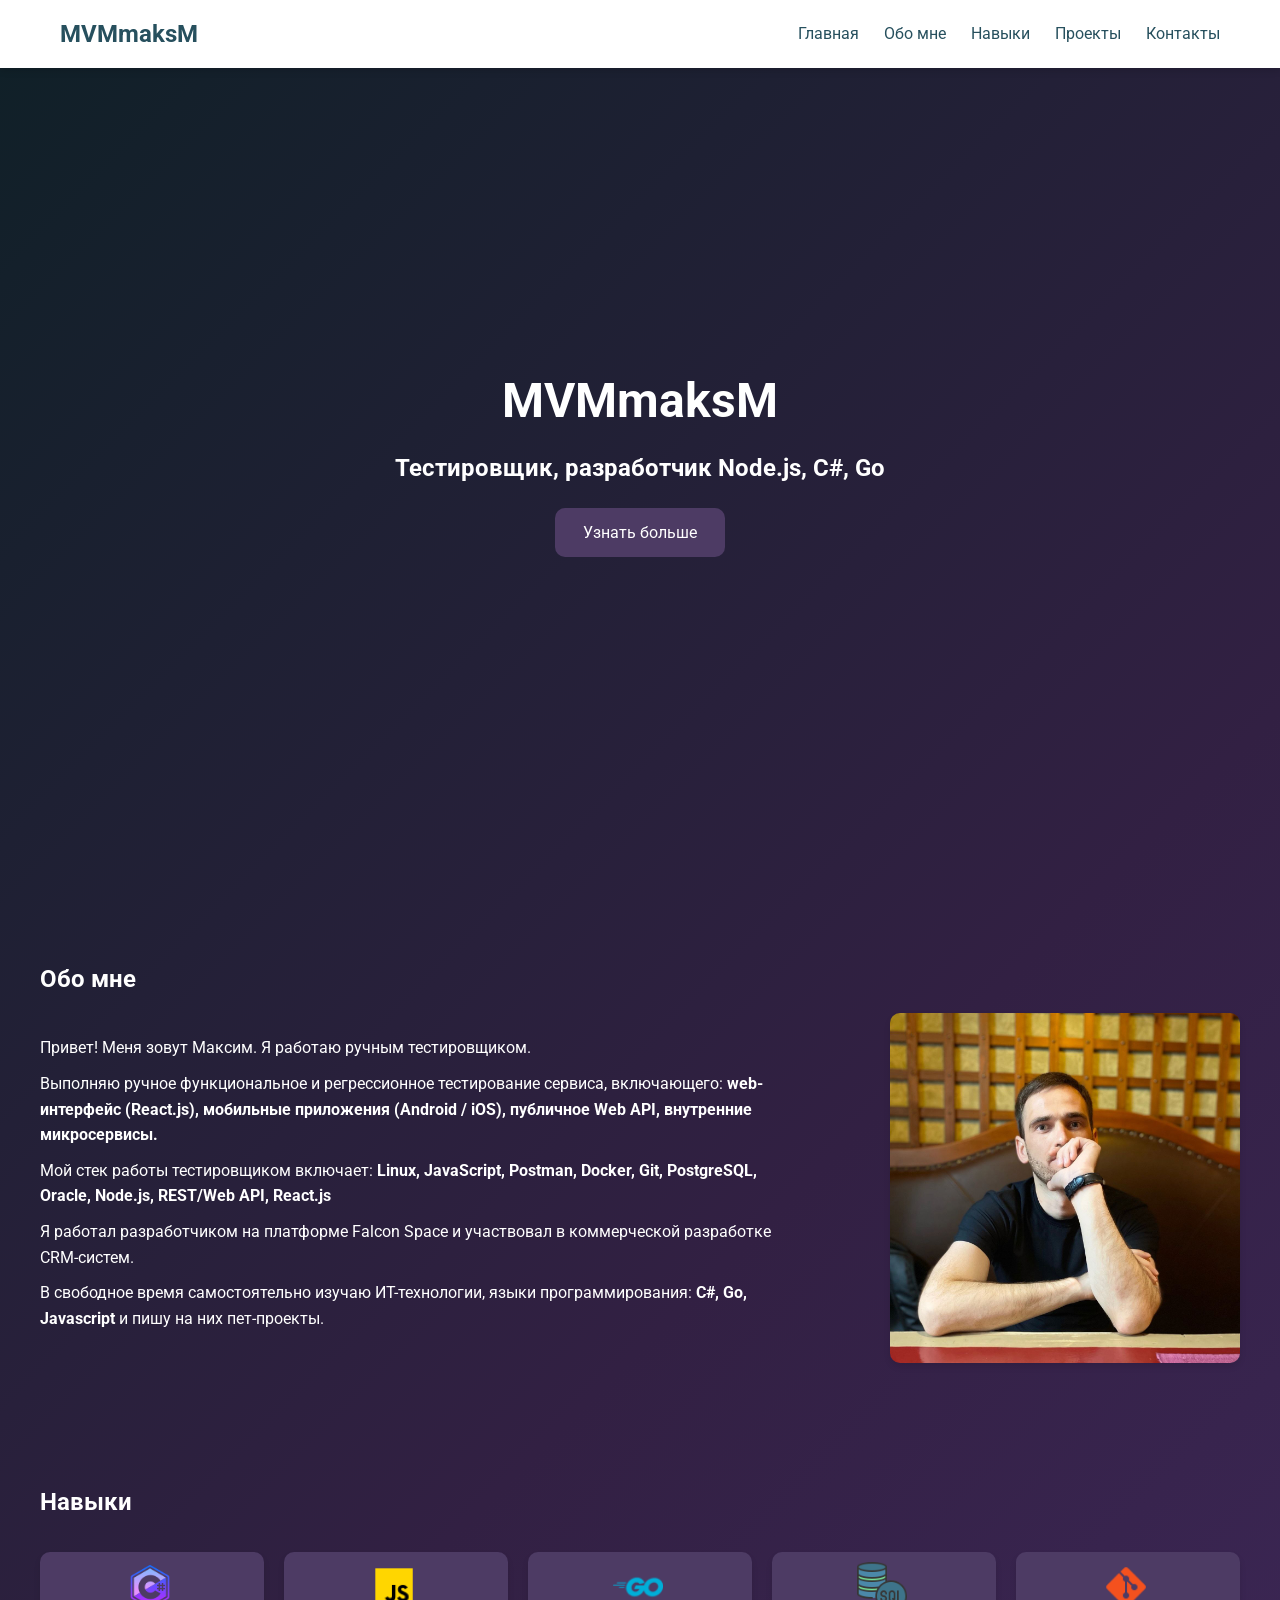
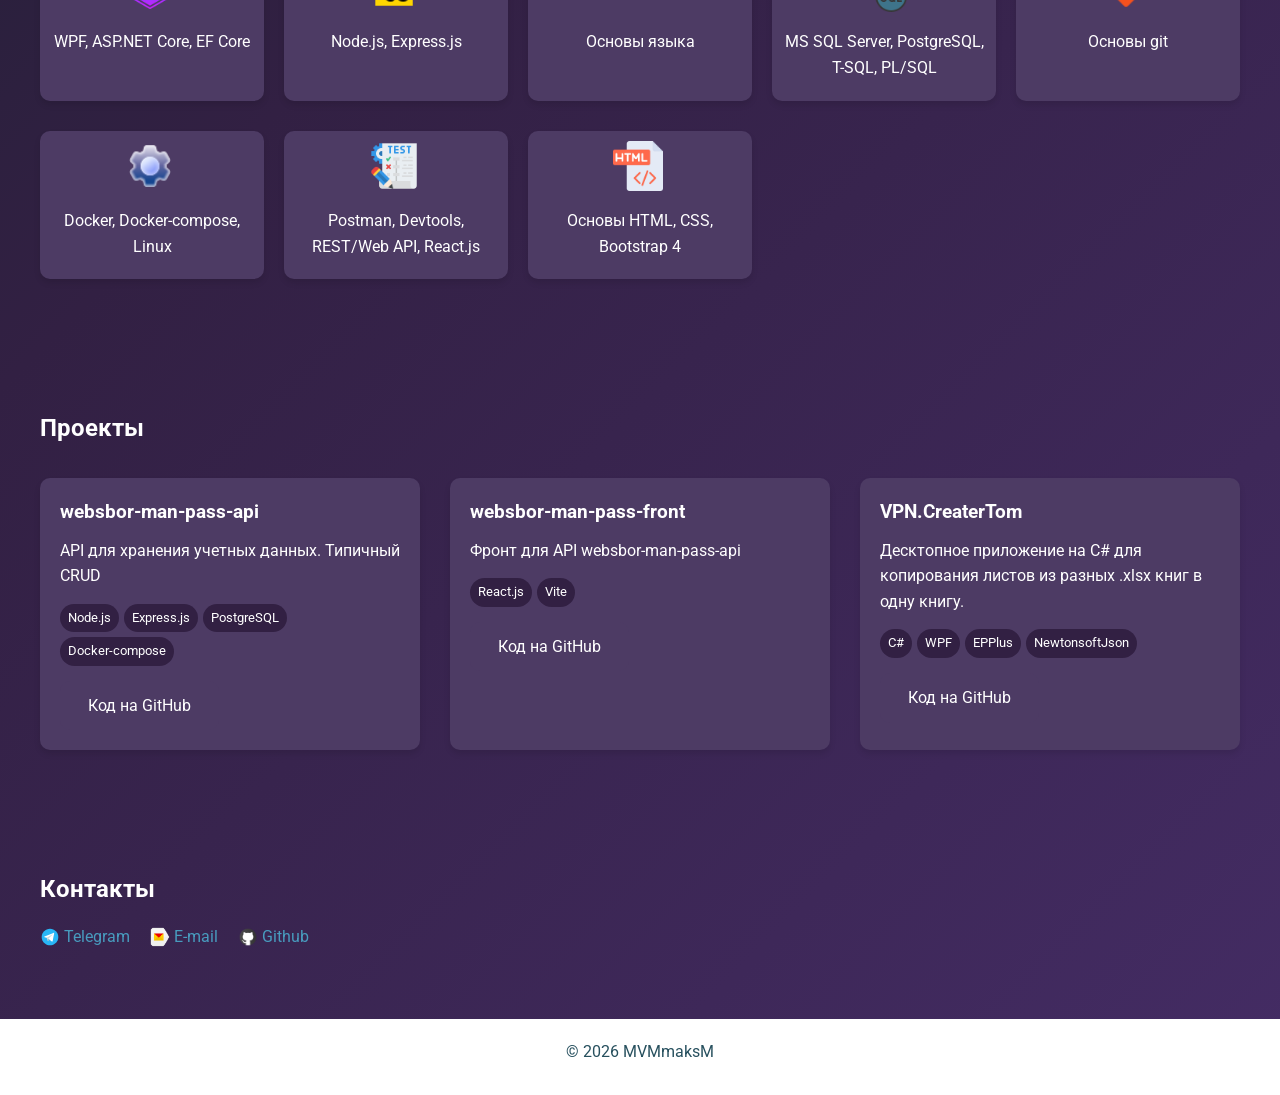
==== index.html @ e159b2e4 "create" ====
<!DOCTYPE html>
<html lang="ru">
<head>
    <meta charset="UTF-8">
    <meta name="viewport" content="width=device-width, initial-scale=1.0">
    <title>HomePage</title>
    <link href="https://fonts.googleapis.com/css2?family=Roboto:wght@300;400;700&display=swap" rel="stylesheet">
    <link rel="stylesheet" href="index.css">
</head>
<body>

    <header>
        <nav>
            <div class="nav-logo">MVMmaksM</div>
            <div class="nav-links">
                <a href="#main">Главная</a>
                <a href="#about">Обо мне</a>
                <a href="#skills">Навыки</a>
                <a href="#projects">Проекты</a>
                <a href="#contact">Контакты</a>
            </div>
        </nav>
    </header>

    <section id="main">
        <h1>MVMmaksM</h1>
        <h2>Тестировщик, разработчик Node.js, C#, Go</h2>        
        <a href="#about" class="btn">Узнать больше</a>
    </section>

    <section id="about">
        <div class="container">
            <h2>Обо мне</h2>
            <div class="about-content">
                <div class="about-text">
                    <p>Привет! Меня зовут Максим. Я работаю ручным тестировщиком.</p>
                    <p>Выполняю ручное функциональное и регрессионное тестирование сервиса, включающего:                       
                        <strong>
                            web-интерфейс (React.js),
                            мобильные приложения (Android / iOS),
                            публичное Web API,
                            внутренние микросервисы.
                        </strong>
                    </p>
                    <p>Мой стек работы тестировщиком включает: 
                        <strong>
                            Linux, JavaScript, Postman, Docker, Git, PostgreSQL, Oracle, Node.js, 
                            REST/Web API, React.js
                        </strong>
                        </p>
                    <p>Я работал разработчиком на платформе Falcon Space и участвовал в коммерческой разработке CRM-систем.</p>
                    <p>В свободное время самостоятельно изучаю ИТ-технологии, языки программирования: 
                        <strong>C#, Go, Javascript</strong>
                        и пишу на них пет-проекты.
                    </p>
                </div>
                <div class="about-image">                   
                    <img src="photo.jpg" alt="Фотография">
                </div>
            </div>
        </div>
    </section>

    <section id="skills">
        <div class="container">
            <h2>Навыки</h2>
            <div class="skills-grid">
                <div class="skill-card">
                    <img src="icons/icon-c-sharp.png">
                    <p>WPF, ASP.NET Core, EF Core</p>                 
                </div>
                <div class="skill-card">
                    <img src="icons/icon-javascript.png"> 
                    <p>Node.js, Express.js</p>                           
                </div>
                <div class="skill-card">
                    <img src="icons/icon-golang.png">                     
                    <p>Основы языка</p>
                </div>
                 <div class="skill-card">
                    <img src="icons/icon-sql.png">                     
                    <p>MS SQL Server, PostgreSQL, T-SQL, PL/SQL</p>
                </div>
                <div class="skill-card">
                    <img src="icons/icon-git.png">                     
                    <p>Основы git</p>
                </div>
                <div class="skill-card">
                    <img src="icons/icon-setting.png">                     
                    <p>Docker, Docker-compose, Linux</p>
                </div>
                <div class="skill-card">
                    <img src="icons/icon-test.png">                     
                    <p>Postman, Devtools, REST/Web API, React.js</p>
                </div>
                <div class="skill-card">
                    <img src="icons/icon-html.png">                     
                    <p>Основы HTML, CSS, Bootstrap 4</p>
                </div>
            </div>
        </div>
    </section>

    <section id="projects">
        <div class="container">
            <h2>Проекты</h2>
            <div class="projects-grid">
                <div class="project-card">
                    <!--<img src="https://via.placeholder.com/300x200/4a90e2/ffffff?text=Project+1" alt="Проект 1" class="project-img">!-->
                    <div class="project-info">
                        <h3>websbor-man-pass-api</h3>
                        <p>API для хранения учетных данных. Типичный CRUD</p>
                        <div class="project-tech">
                            <span class="tech-tag">Node.js</span>   
                            <span class="tech-tag">Express.js</span>                          
                            <span class="tech-tag">PostgreSQL</span>
                            <span class="tech-tag">Docker-compose</span>
                        </div>
                        <a href="https://github.com/MVMmaksM/websbor-man-pass-api" target="_blank" class="btn">Код на GitHub</a>
                    </div>
                </div>
                <div class="project-card">
                     <!--<img src="https://via.placeholder.com/300x200/4a90e2/ffffff?text=Project+1" alt="Проект 1" class="project-img">!-->
                    <div class="project-info">
                        <h3>websbor-man-pass-front</h3>
                        <p>Фронт для API websbor-man-pass-api</p>
                        <div class="project-tech">
                            <span class="tech-tag">React.js</span>
                            <span class="tech-tag">Vite</span>                           
                        </div>
                        <a href="https://github.com/MVMmaksM/websbor-man-pass-front" target="_blank" class="btn">Код на GitHub</a>
                    </div>
                </div>
                <div class="project-card">
                     <!--<img src="https://via.placeholder.com/300x200/4a90e2/ffffff?text=Project+1" alt="Проект 1" class="project-img">!-->
                    <div class="project-info">
                        <h3>VPN.CreaterTom</h3>
                        <p>Десктопное приложение на C# для копирования листов из разных .xlsx книг в одну книгу.</p>
                        <div class="project-tech">
                            <span class="tech-tag">C#</span>
                            <span class="tech-tag">WPF</span>
                            <span class="tech-tag">EPPlus</span>
                            <span class="tech-tag">NewtonsoftJson</span>
                        </div>
                        <a href="https://github.com/MVMmaksM/VPN.CreaterTom" target="_blank" class="btn">Код на GitHub</a>
                    </div>
                </div>
            </div>
        </div>
    </section>

    <section id="contact">
        <div class="container">
            <h2>Контакты</h2>  
                <div class="contact">
                    <p style="display: flex; align-items: center;">
                        <img src="icons/icon-telegram.svg" style="width: 20px; height: 20px; margin-right: 4px;"> 
                        <a href="https://t.me/MVmaksM" title="Открыть https://t.me/MVmaksM" target="_blank">Telegram</a>
                    </p>
                    <p style="display: flex; align-items: center;">
                        <img src="icons/icon-ya-mail.png" style="width: 20px; height: 20px; margin-right: 4px;"> 
                        <a href="mailto:vaganov.maksim94@yandex.ru" title="Открыть mailto:vaganov.maksim94@yandex.ru" target="_blank">E-mail</a>
                    </p>
                    <p style="display: flex; align-items: center;">
                        <img src="icons/icon-github.png" style="width: 20px; height: 20px; margin-right: 4px;"> 
                        <a href="https://github.com/MVMmaksM" title="Открыть https://github.com/MVMmaksM" target="_blank">Github</a>
                    </p>
                </div>         
            </div>
        </div>
    </section>

    <footer>
        <div class="container">
            <p>&copy; <span id="current-year"></span> MVMmaksM</p>
        </div>
    </footer>

    <script>        
        document.querySelectorAll('a[href^="#"]').forEach(anchor => {
            anchor.addEventListener('click', function (e) {
                e.preventDefault();

                const targetId = this.getAttribute('href');
                if(targetId === '#') return; 

                const targetElement = document.querySelector(targetId);
                if (targetElement) {
                  window.scrollTo({
                    top: targetElement.offsetTop - 70, 
                    behavior: 'smooth'
                  });
                }
            });
        });
        
        document.getElementById('current-year').textContent = new Date().getFullYear();
    </script>

</body>
</html>
---- index.css ----
:root {
    --primary-color: #4d3b64;
    --secondary-color: #50c878; 
    /*--accent-color: #f39c12;*/ 
    --text-color: #ffffff;
    --background-color: #f4f4f4;
    --card-bg: #ffffff;
    --border-radius: 10px;
    --box-shadow: 0 4px 6px rgba(0, 0, 0, 0.1);
}

        * {
            margin: 0;
            padding: 0;
            box-sizing: border-box;
        }

        body {
            font-family: 'Roboto', sans-serif;
            color: var(--text-color);
            /*background-color: var(--background-color);*/
            line-height: 1.6;
            background: linear-gradient(135deg, #0f2027, #322043, #442c64);
        }

        ul {
            list-style: none;
            padding: 0;
            margin: 0;
        }
       
        li {            
            border-left: 4px solid #27505e; 
            margin-bottom: 8px; 
            padding: 1px 5px;           
        }       

        a {
            text-decoration: none;
            color: #489bbe;
        }

        a:hover {
            color: var(--accent-color);
        }

        section {
            padding: 60px 20px;
        }

        h1, h2, h3 {
            font-weight: 700;
            margin-bottom: 15px;
        }

        p {
            margin-bottom: 10px;
        }

        /* Шапка */
        header {
            background-color: #ffffff;
            box-shadow: var(--box-shadow);
            position: fixed;
            width: 100%;
            top: 0;
            z-index: 1000;
        }

        nav {
            max-width: 1200px;
            margin: 0 auto;
            display: flex;
            justify-content: space-between;
            align-items: center;
            padding: 15px 20px;
        }

        .nav-logo {
            font-size: 1.5em;
            font-weight: bold;
            color: #27505e;
        }      

        .nav-links {
            display: flex;
            gap: 25px;            
        }

        .nav-links a {           
            transition: color 0.3s ease;
            color: #27505e;
        }

        .nav-links a:hover {
            transform: scale(1.05);                           
        }

        /* Главный раздел */
        #main {
            height: 100vh;
            display: flex;
            flex-direction: column;
            justify-content: center;
            align-items: center;
            text-align: center;
            /*background: linear-gradient(rgba(0, 0, 0, 0.5), rgba(0, 0, 0, 0.5)), url('https://via.placeholder.com/1920x1080/4a90e2/ffffff?text=Background+Image') no-repeat center center/cover;*/
           
            color: white;
            margin-top: 0; /* Убираем отступ сверху из-за фиксированного меню */
            padding-top: 80px; /* Компенсируем высоту фиксированного меню */
        }

        #main h1 {
            font-size: 3em;
            margin-bottom: 10px;
        }

        #main h2 {
            font-size: 1.5em;
            margin-bottom: 20px;
        }

        #main p {
            font-size: 1.1em;
            max-width: 600px;
            margin-bottom: 30px;
        }

        .btn {
            display: inline-block;
            padding: 12px 28px;
            background-color: #4d3b64;
            color: white;
            border-radius: var(--border-radius);
            transition: background-color 0.3s ease, transform 0.2s ease;
            border: none;
            cursor: pointer;
            font-size: 1em;
        }

        .btn:hover {            
            background-color:  #452266;
            transform: scale(1.05);            
        }      

        .container {
            max-width: 1200px;
            margin: 0 auto;
        }

        .about-content {
            display: flex;
            gap: 80px;
            align-items: center;
        }

        .about-text {
            flex: 1;
        }

        .about-image {
            flex: 0 0 auto; 
            width: 350px;           
            border-radius: var(--border-radius);
            overflow: hidden;
            box-shadow: var(--box-shadow);  
            display: flex;
            justify-content: center;
            align-items: center;                        
        }

        .about-image img {
            width: 100%;
            height: auto;
            display: block;            
        }

        /* Секция "Навыки" */
        #skills {
            /*background-color: var(--card-bg);*/
        }

        .skills-grid {
            display: grid;
            grid-template-columns: repeat(auto-fill, minmax(200px, 1fr));
            gap: 20px;
            margin-top: 30px;
        }

        .skill-card {
            /*background-color: var(--background-color);*/
            padding: 10px;
            border-radius: var(--border-radius);
            text-align: center;
            box-shadow: var(--box-shadow);
            transition: transform 0.3s ease;
            background: #4d3b64;  
            margin-bottom: 10px;      
        }

        .skill-card:hover {
            transform: translateY(-5px);
        }

        .skill-card img { /* Для иконок, если будешь добавлять */
            width: 50px;
            height: 50px; 
            margin-bottom: 10px;             
            margin-right: 4px;      
        }        

        .projects-grid {
            display: grid;
            grid-template-columns: repeat(auto-fill, minmax(300px, 1fr));
            gap: 30px;
            margin-top: 30px;
        }

        .project-card {
            background: #4d3b64;
            border-radius: var(--border-radius);
            overflow: hidden;
            box-shadow: var(--box-shadow);
            transition: transform 0.3s ease;
        }

        .project-card:hover {
            transform: translateY(-10px);
        }

        .project-img {
            width: 100%;
            height: 200px; /* Фиксированная высота для изображений */
            object-fit: cover; /* Обрезаем изображение, чтобы заполнить область */
            display: block;
        }

        .project-info {
            padding: 20px;
        }

        .project-info h3 {
            margin-bottom: 10px;
        }

        .project-info p {            
            margin-bottom: 15px;
        }

        .project-tech {
            display: flex;
            flex-wrap: wrap;
            gap: 5px;
            margin-bottom: 15px;
        }

        .tech-tag {
            background-color: #322043;
            color: var(--text-color);
            padding: 4px 8px;
            border-radius: 20px;
            font-size: 0.8em;
        }

        /* Секция "Контакты" */
        #contact {
            /*background-color: var(--card-bg);*/
        }
        
        #contact .contact {
            display: flex; /* Располагает непосредственные дочерние элементы в ряд */
            align-items: center; /* Выравнивание по вертикали по центру (по оси cross-axis) */
            gap: 20px; /* Опционально: добавляет равномерное расстояние между элементами */
            /* Если вы хотите, чтобы элементы переносились на новую строку при нехватке места, добавьте: */
            /* flex-wrap: wrap; */
        }

        .form-group {
            margin-bottom: 20px;
        }

        .form-group label {
            display: block;
            margin-bottom: 5px;
        }

        .form-group input,
        .form-group textarea {
            width: 100%;
            padding: 10px;
            border: 1px solid #ddd;
            border-radius: var(--border-radius);
            font-family: inherit;
        }

        .form-group textarea {
            min-height: 150px;
        }

        /* Подвал */
        footer {
            background-color: var(--text-color);
            color: #27505e;
            text-align: center;
            padding: 20px;
        }

        /* Для адаптивности */
        @media (max-width: 768px) {
            .about-content {
                flex-direction: column;
            }

            .nav-links {
                gap: 15px;
            }

             #main h1 {
                font-size: 2.2em;
            }

            #main h2 {
                 font-size: 1.2em;
            }
        }
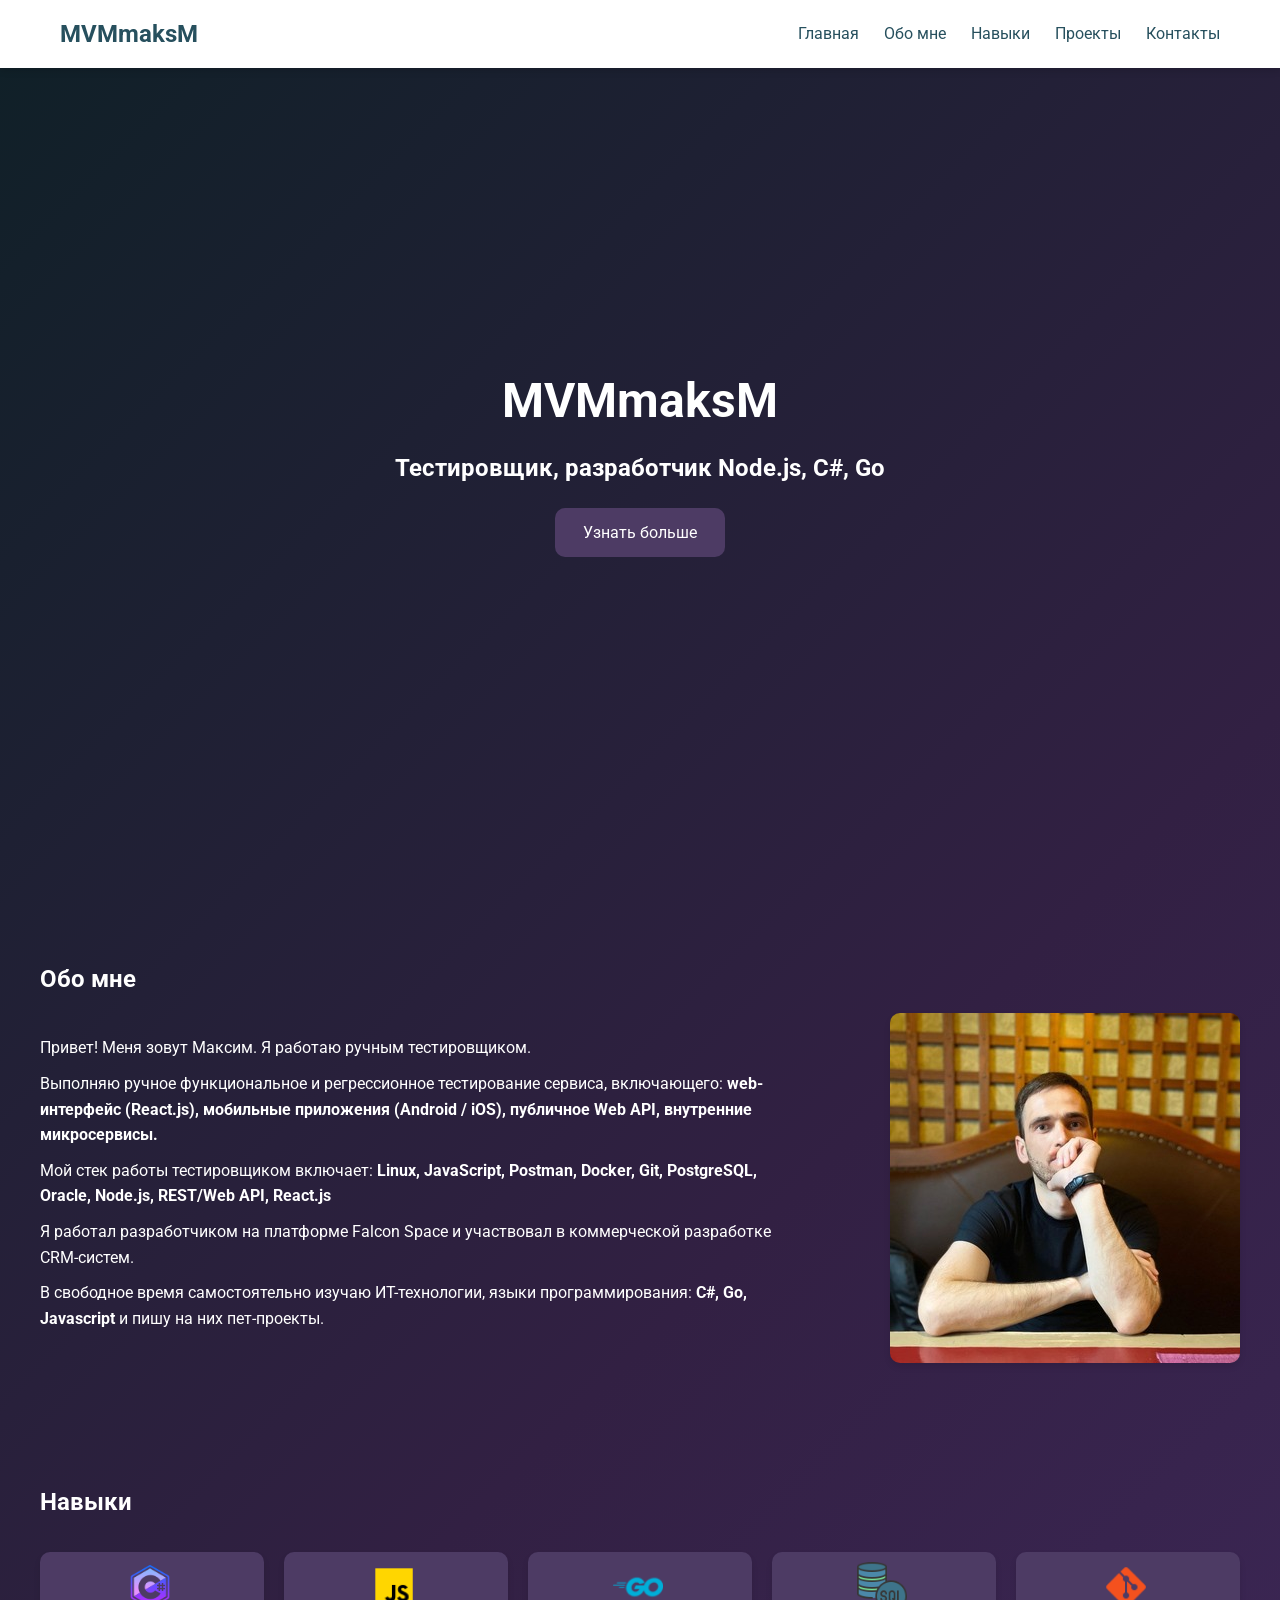
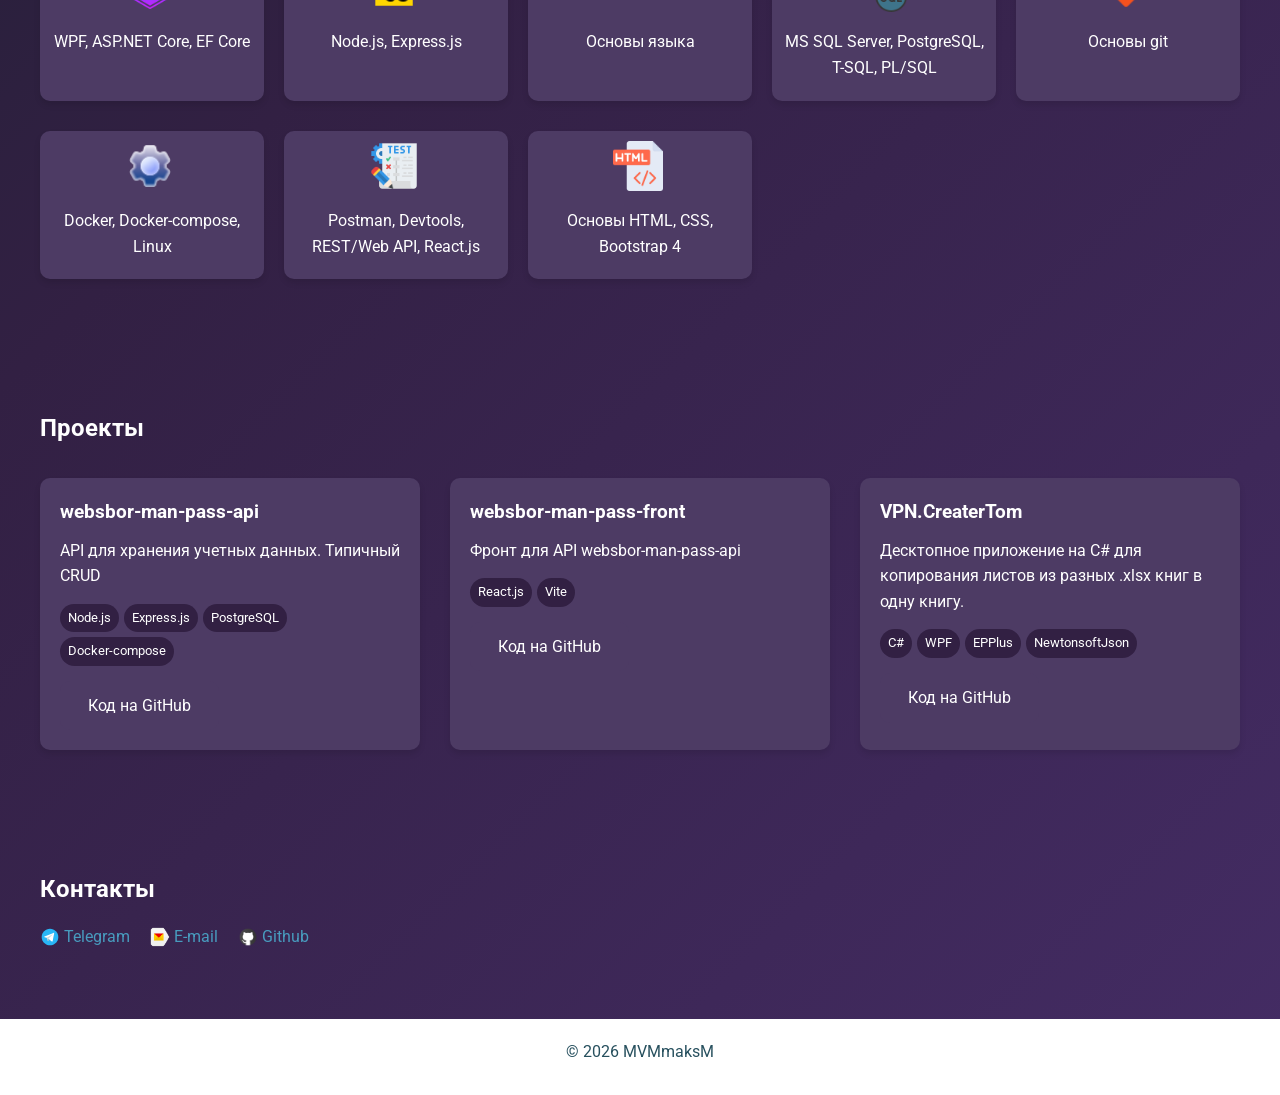
==== commit 2a9581c3: "refactor" ====
--- a/index.html
+++ b/index.html
@@ -5,19 +5,29 @@
     <meta name="viewport" content="width=device-width, initial-scale=1.0">
     <title>HomePage</title>
     <link href="https://fonts.googleapis.com/css2?family=Roboto:wght@300;400;700&display=swap" rel="stylesheet">
-    <link rel="stylesheet" href="index.css">
+    <link rel="stylesheet" href="css/index.css">
+    <link rel="icon" type="image/png" href="icons/icon-home.png">
 </head>
 <body>
 
     <header>
         <nav>
             <div class="nav-logo">MVMmaksM</div>
-            <div class="nav-links">
-                <a href="#main">Главная</a>
-                <a href="#about">Обо мне</a>
-                <a href="#skills">Навыки</a>
-                <a href="#projects">Проекты</a>
-                <a href="#contact">Контакты</a>
+     
+            <button class="nav-toggle" aria-label="Toggle navigation">
+                <span class="hamburger"></span>
+                <span class="hamburger"></span>
+                <span class="hamburger"></span>
+            </button>
+          
+            <div class="nav-menu">
+                <div class="nav-links">
+                    <a href="#main">Главная</a>
+                    <a href="#about">Обо мне</a>
+                    <a href="#skills">Навыки</a>
+                    <a href="#projects">Проекты</a>
+                    <a href="#contact">Контакты</a>
+                </div>
             </div>
         </nav>
     </header>
@@ -55,7 +65,7 @@
                     </p>
                 </div>
                 <div class="about-image">                   
-                    <img src="photo.jpg" alt="Фотография">
+                    <img src="img/photo.jpg" alt="Фотография">
                 </div>
             </div>
         </div>
@@ -176,26 +186,7 @@
         </div>
     </footer>
 
-    <script>        
-        document.querySelectorAll('a[href^="#"]').forEach(anchor => {
-            anchor.addEventListener('click', function (e) {
-                e.preventDefault();
-
-                const targetId = this.getAttribute('href');
-                if(targetId === '#') return; 
-
-                const targetElement = document.querySelector(targetId);
-                if (targetElement) {
-                  window.scrollTo({
-                    top: targetElement.offsetTop - 70, 
-                    behavior: 'smooth'
-                  });
-                }
-            });
-        });
-        
-        document.getElementById('current-year').textContent = new Date().getFullYear();
-    </script>
+    <script src="js/index.js"></script>
 
 </body>
 </html>
--- a/css/index.css
+++ b/css/index.css
@@ -0,0 +1,335 @@
+:root {
+    --primary-color: #4d3b64;
+    --secondary-color: #27505e;   
+    --text-color: #ffffff;
+    --background-color: #f4f4f4;
+    --card-bg: #ffffff;
+    --border-radius: 10px;
+    --box-shadow: 0 4px 6px rgba(0, 0, 0, 0.1);
+    --bg-gradient: linear-gradient(135deg, #0f2027, #322043, #442c64);
+    --bg-color-header-footer: #ffffff
+}
+
+* {
+    margin: 0;
+    padding: 0;
+    box-sizing: border-box;
+}
+
+body {
+    font-family: 'Roboto', sans-serif;
+    color: var(--text-color);            
+    line-height: 1.6;
+    background: var(--bg-gradient);
+}           
+
+a {
+    text-decoration: none;
+    color: #489bbe;
+}
+
+a:hover {
+    color: white;
+}
+
+section {
+    padding: 60px 20px;
+}
+
+h1, h2, h3 {
+    font-weight: 700;
+    margin-bottom: 15px;
+}
+
+p {
+    margin-bottom: 10px;
+}
+        
+header {
+    background-color: var(--bg-color-header-footer);
+    box-shadow: var(--box-shadow);
+    position: fixed;
+    width: 100%;
+    top: 0;
+    z-index: 1000;
+}
+
+nav {
+    max-width: 1200px;
+    margin: 0 auto;
+    display: flex;
+    justify-content: space-between;
+    align-items: center;
+    padding: 15px 20px;
+}
+
+.nav-logo {
+    font-size: 1.5em;
+    font-weight: bold;
+    color: var(--secondary-color);
+}      
+
+.nav-links {
+    display: flex;
+    gap: 25px;            
+}
+
+.nav-links a {           
+    transition: color 0.3s ease;
+    color: var(--secondary-color);
+    text-decoration: none; 
+}
+
+.nav-links a:hover {
+    transform: scale(1.05);                           
+}
+        
+#main {
+    height: 100vh;
+    display: flex;
+    flex-direction: column;
+    justify-content: center;
+    align-items: center;
+    text-align: center;           
+    color: white;
+    margin-top: 0; 
+    padding-top: 80px; 
+}
+
+#main h1 {
+    font-size: 3em;
+    margin-bottom: 10px;
+}
+
+#main h2 {
+    font-size: 1.5em;
+    margin-bottom: 20px;
+}
+
+#main p {
+    font-size: 1.1em;
+    max-width: 600px;
+    margin-bottom: 30px;
+}
+
+.btn {
+    display: inline-block;
+    padding: 12px 28px;
+    background-color: var(--primary-color);
+    color: white;
+    border-radius: var(--border-radius);
+    transition: background-color 0.3s ease, transform 0.2s ease;
+    border: none;
+    cursor: pointer;
+    font-size: 1em;
+}
+
+.btn:hover {            
+    background-color:  #452266;
+    transform: scale(1.05);            
+}      
+
+.container {
+    max-width: 1200px;
+    margin: 0 auto;
+}
+
+.about-content {
+    display: flex;
+    gap: 80px;
+    align-items: center;
+}
+
+.about-text {
+    flex: 1;
+}
+
+.about-image {
+    flex: 0 0 auto; 
+    width: 350px;           
+    border-radius: var(--border-radius);
+    overflow: hidden;
+    box-shadow: var(--box-shadow);  
+    display: flex;
+    justify-content: center;
+    align-items: center;                        
+}
+
+.about-image img {
+    width: 100%;
+    height: auto;
+    display: block;            
+}      
+
+.skills-grid {
+    display: grid;
+    grid-template-columns: repeat(auto-fill, minmax(200px, 1fr));
+    gap: 20px;
+    margin-top: 30px;
+}
+
+.skill-card {          
+    padding: 10px;
+    border-radius: var(--border-radius);
+    text-align: center;
+    box-shadow: var(--box-shadow);
+    transition: transform 0.3s ease;
+    background: var(--primary-color);  
+    margin-bottom: 10px;      
+}
+
+.skill-card:hover {
+    transform: translateY(-5px);
+}
+
+.skill-card img { 
+    width: 50px;
+    height: 50px; 
+    margin-bottom: 10px;             
+    margin-right: 4px;      
+}        
+
+.projects-grid {
+    display: grid;
+    grid-template-columns: repeat(auto-fill, minmax(300px, 1fr));
+    gap: 30px;
+    margin-top: 30px;
+}
+
+.project-card {
+    background: var(--primary-color);
+    border-radius: var(--border-radius);
+    overflow: hidden;
+    box-shadow: var(--box-shadow);
+    transition: transform 0.3s ease;
+}
+
+.project-card:hover {
+    transform: translateY(-10px);
+}
+
+.project-img {
+    width: 100%;
+    height: 200px; 
+    object-fit: cover; 
+    display: block;
+}
+
+.project-info {
+    padding: 20px;
+}
+
+.project-info h3 {
+    margin-bottom: 10px;
+}
+
+.project-info p {            
+    margin-bottom: 15px;
+}
+
+.project-tech {
+    display: flex;
+    flex-wrap: wrap;
+    gap: 5px;
+    margin-bottom: 15px;
+}
+
+.tech-tag {
+    background-color: #322043;
+    color: var(--text-color);
+    padding: 4px 8px;
+    border-radius: 20px;
+    font-size: 0.8em;
+}       
+        
+#contact .contact {
+    display: flex; 
+    align-items: center; 
+    gap: 20px; 
+          
+}       
+        
+footer {
+    background-color: var(--text-color);
+    color: var(--secondary-color);
+    text-align: center;
+    padding: 20px;
+}
+
+.nav-toggle {
+    display: none; 
+    flex-direction: column;
+    background: none;
+    border: none;
+    cursor: pointer;
+    padding: 4px; 
+}
+
+.hamburger {
+    width: 25px;
+    height: 3px;
+    background-color: var(--secondary-color);
+    margin: 3px 0;
+    transition: 0.3s;
+    border-radius: 2px; 
+}
+        
+@media screen and (max-width: 768px){
+    .about-content {
+        flex-direction: column;
+    }            
+
+    #main h1 {
+        font-size: 2.2em;
+    }
+
+    #main h2 {
+        font-size: 1.2em;
+    }
+
+    nav {                
+        position: relative; 
+    }
+
+    .nav-toggle {
+        display: flex; 
+    }
+
+    .nav-menu {
+        position: absolute;
+        top: 100%; 
+        left: 0;
+        right: 0;
+        background-color: white;
+        box-shadow: 0 4px 6px rgba(0, 0, 0, 0.1); 
+        padding: 0 20px 15px; 
+        clip-path: polygon(0 0, 100% 0, 100% 0, 0 0); 
+        transition: clip-path 0.3s ease-in-out; 
+        z-index: 999; 
+    }
+
+    .nav-menu.active {                
+        clip-path: inset(0); 
+    }
+
+    .nav-links {
+        flex-direction: column; 
+        gap: 10px; 
+        align-items: flex-start; 
+        width: 100%; 
+    }
+            
+    .nav-toggle.active .hamburger:nth-child(1) {
+        transform: rotate(-45deg) translate(-5px, 6px);
+    }
+            
+    .nav-toggle.active .hamburger:nth-child(2) {
+        opacity: 0; 
+    }
+            
+    .nav-toggle.active .hamburger:nth-child(3) {
+        transform: rotate(45deg) translate(-5px, -6px);
+    }
+        
+}
+        
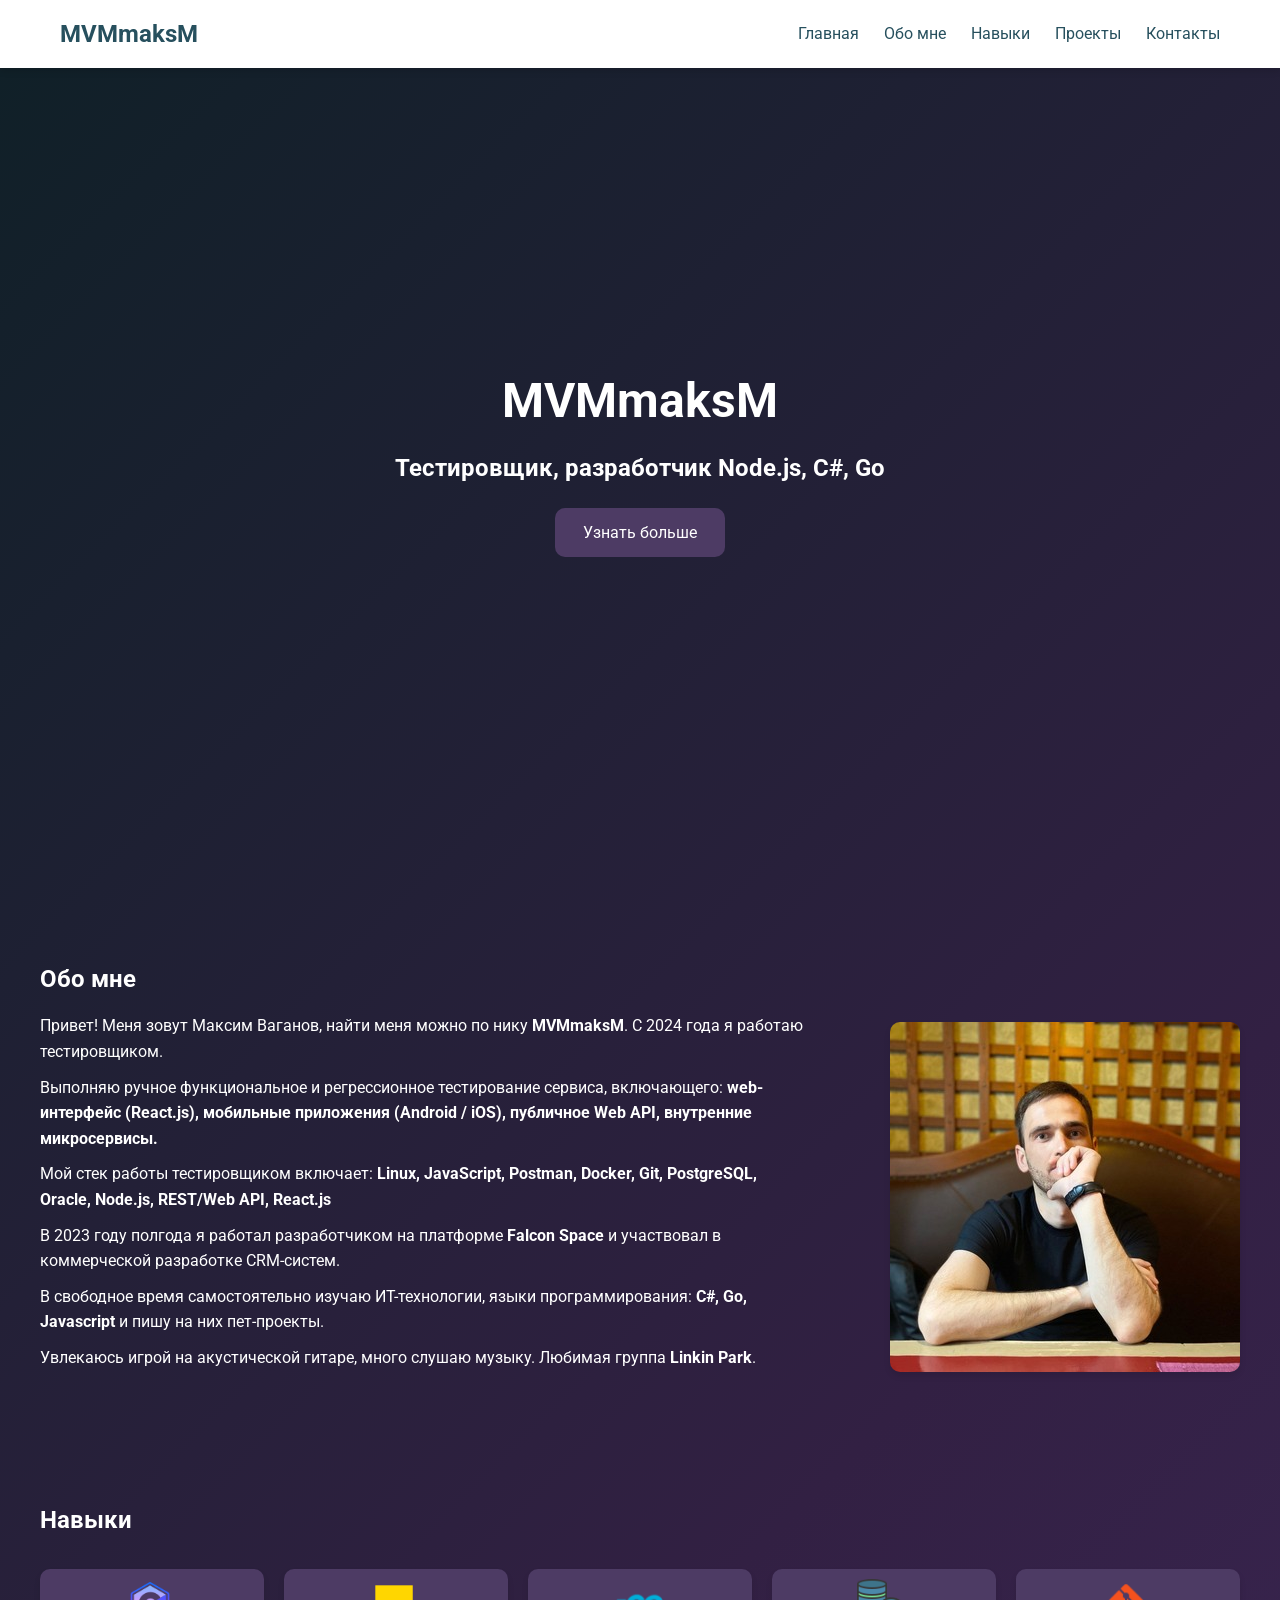
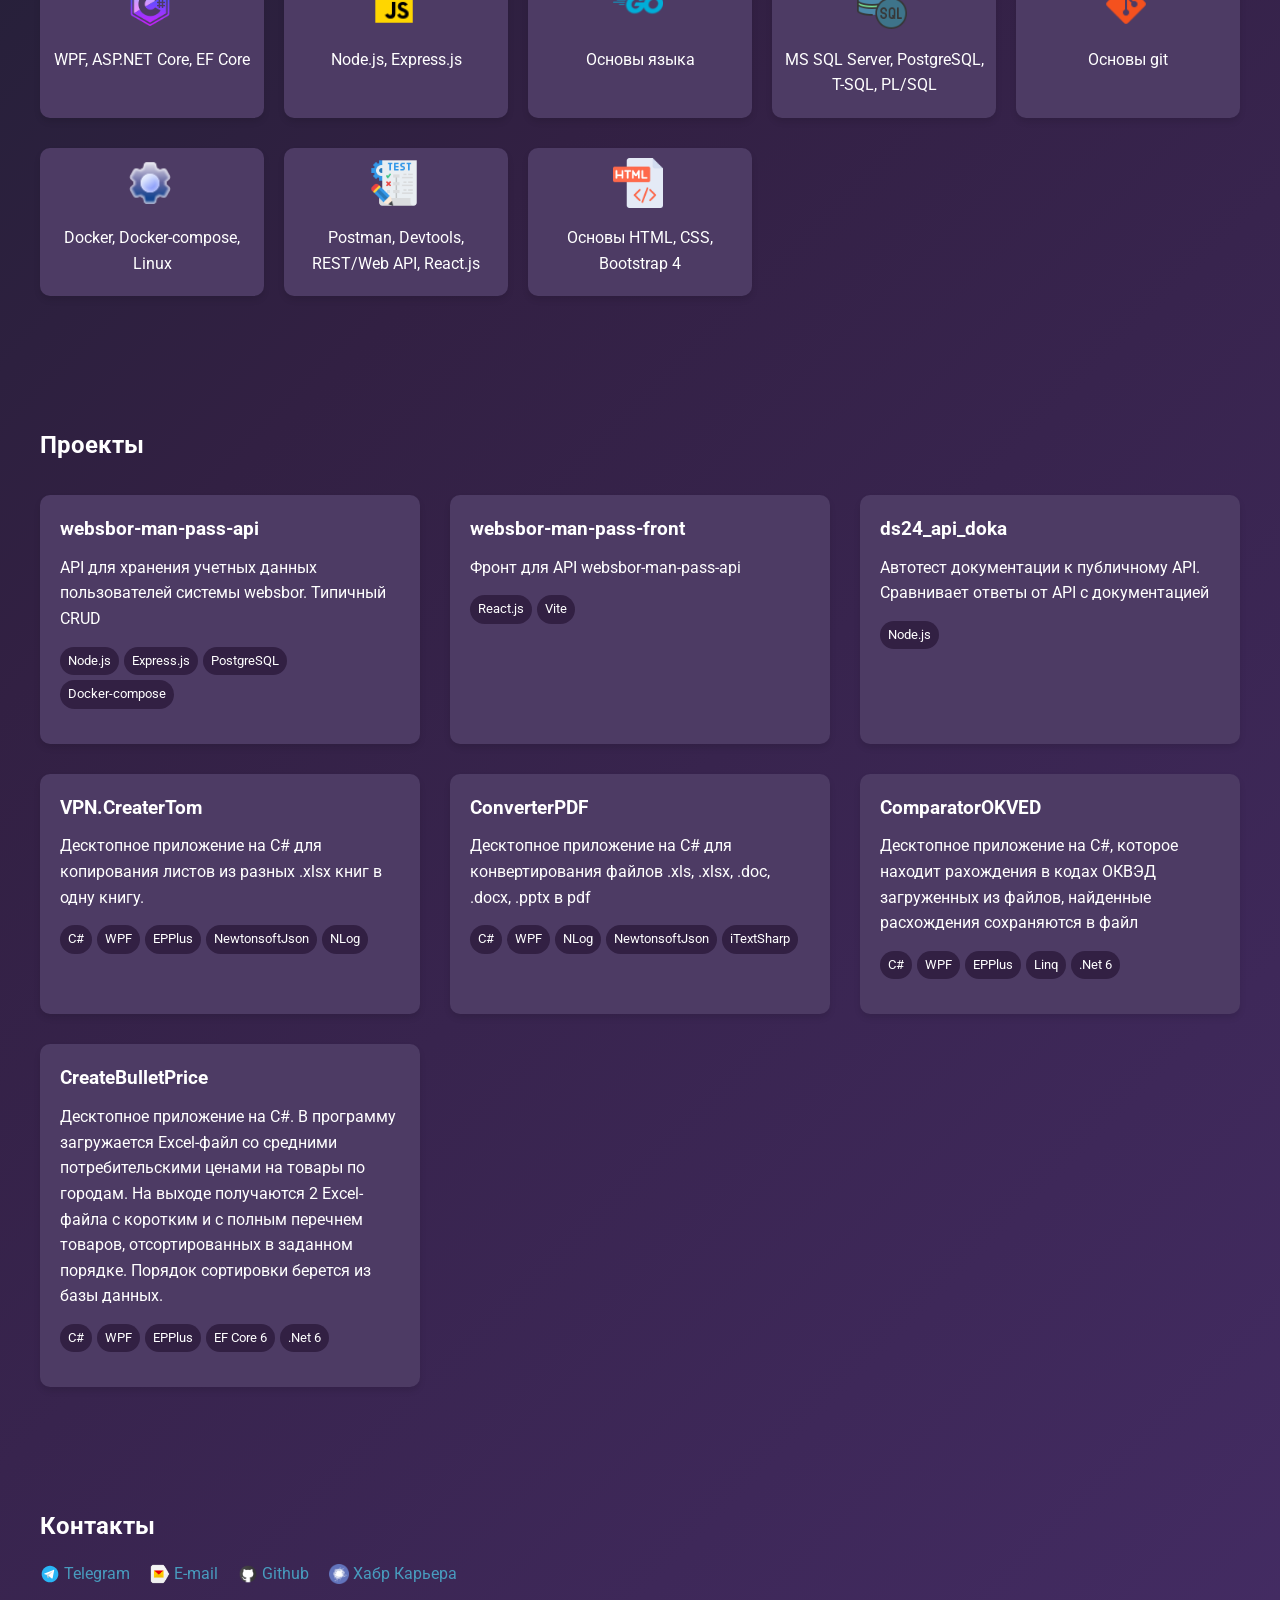
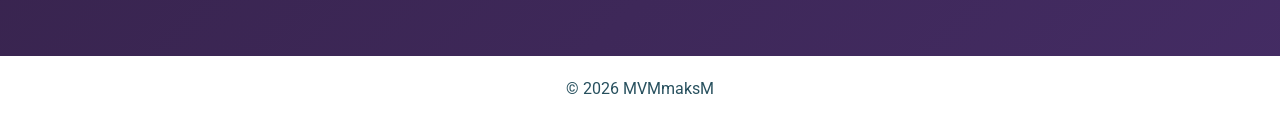
==== commit ad194154: "add habr, projects and refactor" ====
--- a/index.html
+++ b/index.html
@@ -3,10 +3,14 @@
 <head>
     <meta charset="UTF-8">
     <meta name="viewport" content="width=device-width, initial-scale=1.0">
-    <title>HomePage</title>
+    <meta name="description" content="Домашняя страница MVMmaksM (Максим Ваганов). Здесь вы найдете информацию обо мне, моих навыках, проектах и интересах.">
+    <meta name="keywords" content="MVMmaksM, mvmmaksm, Максим Ваганов, тестировщик, C#, Go, Node.js, c#, go, node.js, домашняя страница">
+    <title>MVMmaksM (Максим Ваганов) - домашняя страница</title>
     <link href="https://fonts.googleapis.com/css2?family=Roboto:wght@300;400;700&display=swap" rel="stylesheet">
     <link rel="stylesheet" href="css/index.css">
     <link rel="icon" type="image/png" href="icons/icon-home.png">
+    <link rel="canonical" href="https://mvmmaksm.github.io/"/>
+    <meta name="robots" content="index, follow" />
 </head>
 <body>
 
@@ -43,7 +47,8 @@
             <h2>Обо мне</h2>
             <div class="about-content">
                 <div class="about-text">
-                    <p>Привет! Меня зовут Максим. Я работаю ручным тестировщиком.</p>
+                    <p>Привет! Меня зовут Максим Ваганов, найти меня можно по нику <strong>MVMmaksM</strong>. 
+                    С 2024 года я работаю тестировщиком.</p>
                     <p>Выполняю ручное функциональное и регрессионное тестирование сервиса, включающего:                       
                         <strong>
                             web-интерфейс (React.js),
@@ -58,11 +63,12 @@
                             REST/Web API, React.js
                         </strong>
                         </p>
-                    <p>Я работал разработчиком на платформе Falcon Space и участвовал в коммерческой разработке CRM-систем.</p>
+                    <p>В 2023 году полгода я работал разработчиком на платформе <strong>Falcon Space</strong> и участвовал в коммерческой разработке CRM-систем.</p>
                     <p>В свободное время самостоятельно изучаю ИТ-технологии, языки программирования: 
                         <strong>C#, Go, Javascript</strong>
                         и пишу на них пет-проекты.
                     </p>
+                    <p>Увлекаюсь игрой на акустической гитаре, много слушаю музыку. Любимая группа <strong>Linkin Park</strong>.</p>
                 </div>
                 <div class="about-image">                   
                     <img src="img/photo.jpg" alt="Фотография">
@@ -118,41 +124,109 @@
                 <div class="project-card">
                     <!--<img src="https://via.placeholder.com/300x200/4a90e2/ffffff?text=Project+1" alt="Проект 1" class="project-img">!-->
                     <div class="project-info">
-                        <h3>websbor-man-pass-api</h3>
-                        <p>API для хранения учетных данных. Типичный CRUD</p>
+                        <a href="https://github.com/MVMmaksM/websbor-man-pass-api" target="_blank" title="Открыть на GitHub">
+                            <h3>websbor-man-pass-api</h3>
+                        </a>                        
+                        <p>API для хранения учетных данных пользователей системы websbor. Типичный CRUD</p>
                         <div class="project-tech">
                             <span class="tech-tag">Node.js</span>   
                             <span class="tech-tag">Express.js</span>                          
                             <span class="tech-tag">PostgreSQL</span>
                             <span class="tech-tag">Docker-compose</span>
-                        </div>
-                        <a href="https://github.com/MVMmaksM/websbor-man-pass-api" target="_blank" class="btn">Код на GitHub</a>
-                    </div>
-                </div>
-                <div class="project-card">
-                     <!--<img src="https://via.placeholder.com/300x200/4a90e2/ffffff?text=Project+1" alt="Проект 1" class="project-img">!-->
-                    <div class="project-info">
-                        <h3>websbor-man-pass-front</h3>
-                        <p>Фронт для API websbor-man-pass-api</p>
+                        </div>                        
+                    </div>
+                </div>
+                <div class="project-card">
+                     <!--<img src="https://via.placeholder.com/300x200/4a90e2/ffffff?text=Project+1" alt="Проект 1" class="project-img">!-->
+                    <div class="project-info">                        
+                        <a href="https://github.com/MVMmaksM/websbor-man-pass-front" target="_blank" title="Открыть на GitHub">
+                            <h3>websbor-man-pass-front</h3>
+                        </a>
+                        <p>Фронт для API 
+                            <a href="https://github.com/MVMmaksM/websbor-man-pass-api" target="_blank" title="Открыть на GitHub">
+                                websbor-man-pass-api
+                            </a>
+                        </p>
                         <div class="project-tech">
                             <span class="tech-tag">React.js</span>
                             <span class="tech-tag">Vite</span>                           
-                        </div>
-                        <a href="https://github.com/MVMmaksM/websbor-man-pass-front" target="_blank" class="btn">Код на GitHub</a>
-                    </div>
-                </div>
-                <div class="project-card">
-                     <!--<img src="https://via.placeholder.com/300x200/4a90e2/ffffff?text=Project+1" alt="Проект 1" class="project-img">!-->
+                        </div>                        
+                    </div>
+                </div>
+                <div class="project-card">
+                    <!--<img src="https://via.placeholder.com/300x200/4a90e2/ffffff?text=Project+1" alt="Проект 1" class="project-img">!-->
                     <div class="project-info">
-                        <h3>VPN.CreaterTom</h3>
+                        <a href="https://github.com/MVMmaksM/ds24_api_doka" target="_blank" title="Открыть на GitHub">
+                            <h3>ds24_api_doka</h3>
+                        </a>                        
+                        <p>Автотест документации к публичному API. Сравнивает ответы от API с документацией</p>
+                        <div class="project-tech">
+                            <span class="tech-tag">Node.js</span>                              
+                        </div>                        
+                    </div>
+                </div>
+                <div class="project-card">
+                     <!--<img src="https://via.placeholder.com/300x200/4a90e2/ffffff?text=Project+1" alt="Проект 1" class="project-img">!-->
+                    <div class="project-info">                       
+                        <a href="https://github.com/MVMmaksM/VPN.CreaterTom" target="_blank" title="Открыть на GitHub">
+                             <h3>VPN.CreaterTom</h3>
+                        </a>
                         <p>Десктопное приложение на C# для копирования листов из разных .xlsx книг в одну книгу.</p>
                         <div class="project-tech">
                             <span class="tech-tag">C#</span>
                             <span class="tech-tag">WPF</span>
                             <span class="tech-tag">EPPlus</span>
                             <span class="tech-tag">NewtonsoftJson</span>
-                        </div>
-                        <a href="https://github.com/MVMmaksM/VPN.CreaterTom" target="_blank" class="btn">Код на GitHub</a>
+                            <span class="tech-tag">NLog</span>
+                        </div>                       
+                    </div>
+                </div>
+                <div class="project-card">
+                     <!--<img src="https://via.placeholder.com/300x200/4a90e2/ffffff?text=Project+1" alt="Проект 1" class="project-img">!-->
+                    <div class="project-info">                       
+                        <a href="https://github.com/MVMmaksM/ConverterPDF" target="_blank" title="Открыть на GitHub">
+                             <h3>ConverterPDF</h3>
+                        </a>
+                        <p>Десктопное приложение на C# для конвертирования файлов .xls, .xlsx, .doc, .docx, .pptx в pdf</p>
+                        <div class="project-tech">
+                            <span class="tech-tag">C#</span>
+                            <span class="tech-tag">WPF</span>
+                            <span class="tech-tag">NLog</span>
+                            <span class="tech-tag">NewtonsoftJson</span>
+                            <span class="tech-tag">iTextSharp</span>
+                        </div>                       
+                    </div>
+                </div>
+                <div class="project-card">
+                     <!--<img src="https://via.placeholder.com/300x200/4a90e2/ffffff?text=Project+1" alt="Проект 1" class="project-img">!-->
+                    <div class="project-info">                       
+                        <a href="https://github.com/MVMmaksM/ComparatorOKVED" target="_blank" title="Открыть на GitHub">
+                             <h3>ComparatorOKVED</h3>
+                        </a>
+                        <p>Десктопное приложение на C#, которое  находит рахождения в кодах ОКВЭД загруженных из файлов, найденные расхождения сохраняются в файл</p>
+                        <div class="project-tech">
+                            <span class="tech-tag">C#</span>
+                            <span class="tech-tag">WPF</span>
+                            <span class="tech-tag">EPPlus</span>
+                            <span class="tech-tag">Linq</span>
+                            <span class="tech-tag">.Net 6</span>
+                        </div>                       
+                    </div>
+                </div>
+                <div class="project-card">
+                     <!--<img src="https://via.placeholder.com/300x200/4a90e2/ffffff?text=Project+1" alt="Проект 1" class="project-img">!-->
+                    <div class="project-info">                       
+                        <a href="https://github.com/MVMmaksM/CreateBulletPrice" target="_blank" title="Открыть на GitHub">
+                             <h3>CreateBulletPrice</h3>
+                        </a>
+                        <p>Десктопное приложение на C#. В программу загружается Excel-файл со средними потребительскими ценами на товары по городам. На выходе получаются 2 Excel-файла с коротким и с полным перечнем товаров, отсортированных в заданном порядке. Порядок сортировки берется из базы данных.</p>
+                        <div class="project-tech">
+                            <span class="tech-tag">C#</span>
+                            <span class="tech-tag">WPF</span>
+                            <span class="tech-tag">EPPlus</span>
+                            <span class="tech-tag">EF Core 6</span>
+                            <span class="tech-tag">.Net 6</span>
+                        </div>                       
                     </div>
                 </div>
             </div>
@@ -175,6 +249,10 @@
                         <img src="icons/icon-github.png" style="width: 20px; height: 20px; margin-right: 4px;"> 
                         <a href="https://github.com/MVMmaksM" title="Открыть https://github.com/MVMmaksM" target="_blank">Github</a>
                     </p>
+                    <p style="display: flex; align-items: center;">
+                        <img src="icons/icon-habr-career.png" style="width: 20px; height: 20px; margin-right: 4px;"> 
+                        <a href="https://career.habr.com/mvmmaksm" title="Открыть https://career.habr.com/mvmmaksm" target="_blank">Хабр Карьера</a>
+                    </p>
                 </div>         
             </div>
         </div>
--- a/css/index.css
+++ b/css/index.css
@@ -121,13 +121,23 @@
     transition: background-color 0.3s ease, transform 0.2s ease;
     border: none;
     cursor: pointer;
-    font-size: 1em;
+    font-size: 1em;    
 }
 
 .btn:hover {            
     background-color:  #452266;
     transform: scale(1.05);            
-}      
+} 
+
+.project-info a {
+    text-decoration: none;
+    color: white;
+}
+
+.project-info a:hover {
+    text-decoration: none;
+    color: #489bbe;
+}     
 
 .container {
     max-width: 1200px;
